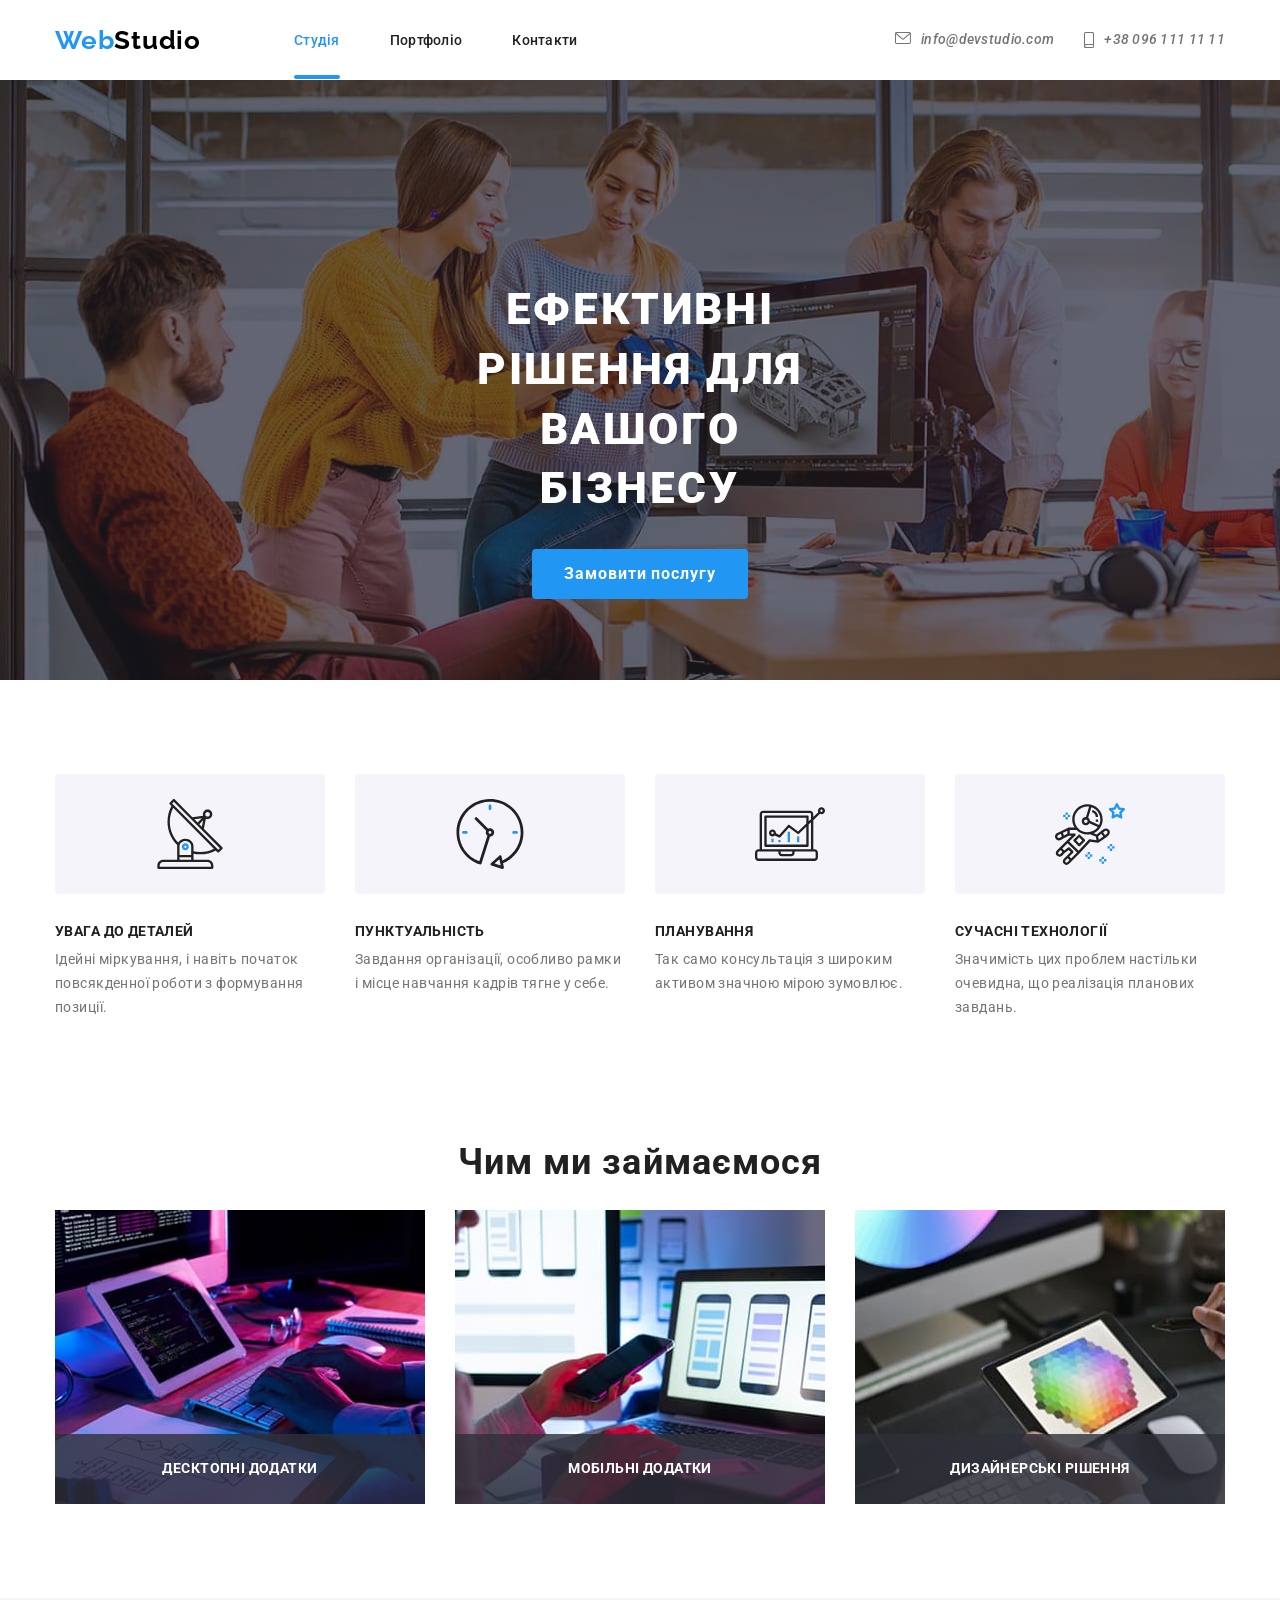
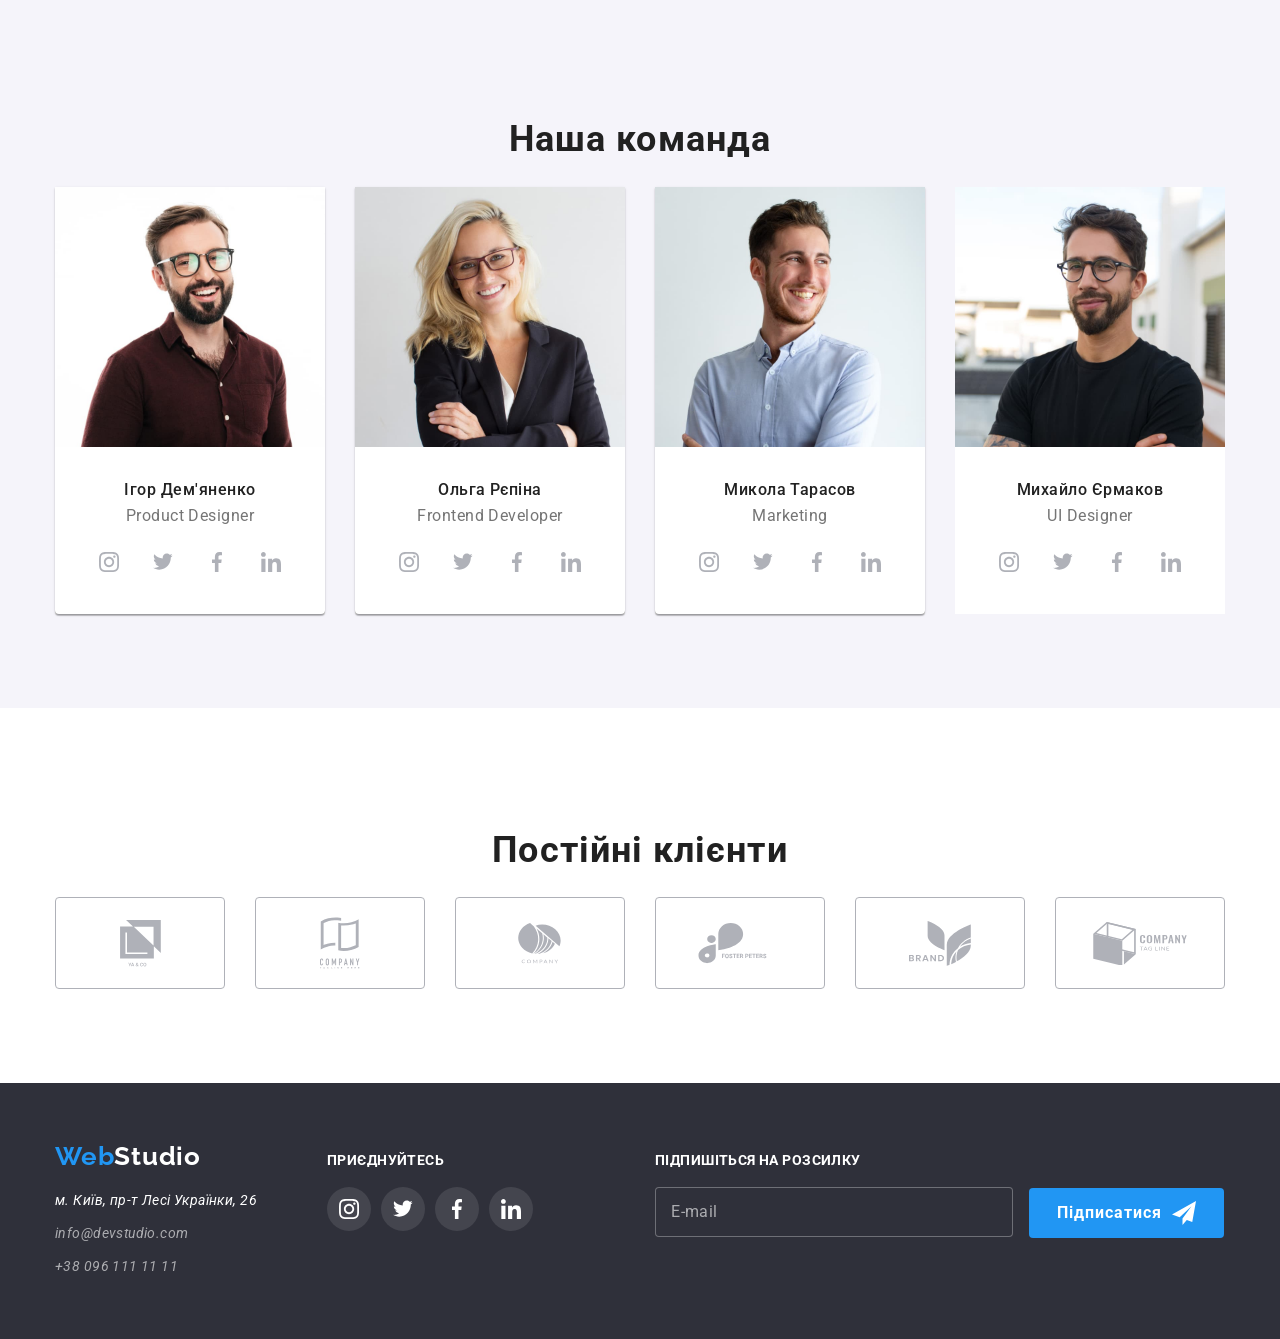
==== index.html @ acfe5a1f "initial commit" ====
<!doctype html>
<html lang="uk">
  <head>
    <meta charset="UTF-8" />
    <meta name="viewport" content="width=device-width, initial-scale=1.0" />
    <title>WebStudio</title>
    <link rel="preconnect" href="https://fonts.googleapis.com" />
    <link rel="preconnect" href="https://fonts.gstatic.com" crossorigin />
    <link
      href="https://fonts.googleapis.com/css2?family=Raleway:ital,wght@0,700;1,700&family=Roboto:ital,wght@0,100..900;1,100..900&display=swap"
      rel="stylesheet"
    />

    <link
      rel="stylesheet"
      href="https://cdnjs.cloudflare.com/ajax/libs/modern-normalize/3.0.1/modern-normalize.min.css"
    />
    <link rel="stylesheet" href="./css/common.css" />
    <link rel="stylesheet" href="./css/style.css" />
  </head>

  <body>
    <!--Шапка страницы-->
    <header class="header">
      <div class="header-flex container">
        <a href="./index.html" class="logo link">
          <span class="logo__accent">Web</span>Studio
        </a>
        <nav class="header-nav">
          <ul class="header-nav__list list">
            <li class="header-nav__item">
              <a href="./index.html" class="header-nav__link header-nav__link--current link">
                Студія
              </a>
            </li>
            <li class="header-nav__item">
              <a href="./portfolio.html" class="header-nav__link link">
                Портфоліо
              </a>
            </li>
            <li class="header-nav__item">
              <a href="" class="header-nav__link link">Контакти</a>
            </li>
          </ul>
        </nav>
        <address class="header-address">
          <a href="mailto:info@devstudio.com" class="header-address__link link">
            <svg class="header-address__icon header-address__icon--gmail">
              <use href="./images/sprite.svg#icon-gmail"></use>
            </svg>
            info@devstudio.com
          </a>
          <a href="tel:+380961111111" class="header-address__link link">
            <svg class="header-address__icon header-address__icon--phone">
              <use href="./images/sprite.svg#icon-phone"></use>
            </svg>
            +38 096 111 11 11
          </a>
        </address>
      </div>
    </header>
    <main>
      <!--Первая секция, герой-->
      <section class="hero">
        <h1 class="hero__title">Ефективні рішення для вашого бізнесу</h1>
        <button type="button" class="hero__btn" data-modal-open>
          Замовити послугу
        </button>
      </section>
      <!-- Вторая секция, особенности -->
      <section class="advantages section--top">
        <div class="container">
          <h2 class="visually-hidden">Особливості</h2>
          <ul class="advantages__list list">
            <li class="advantages__item">
              <div class="advantages__img">
                <svg class="advantages__icon">
                  <use href="./images/sprite.svg#icon-antenna"></use>
                </svg>
              </div>
              <h3 class="advantages__quality">УВАГА ДО ДЕТАЛЕЙ</h3>
              <p class="advantages__text">
                Ідейні міркування, і навіть початок повсякденної роботи з
                формування позиції.
              </p>
            </li>
            <li class="advantages__item">
              <div class="advantages__img">
                <svg class="advantages__icon">
                  <use href="./images/sprite.svg#icon-clock"></use>
                </svg>
              </div>
              <h3 class="advantages__quality">ПУНКТУАЛЬНІСТЬ</h3>
              <p class="advantages__text">
                Завдання організації, особливо рамки і місце навчання кадрів
                тягне у себе.
              </p>
            </li>
            <li class="advantages__item">
              <div class="advantages__img">
                <svg class="advantages__icon">
                  <use href="./images/sprite.svg#icon-vector"></use>
                </svg>
              </div>
              <h3 class="advantages__quality">ПЛАНУВАННЯ</h3>
              <p class="advantages__text">
                Так само консультація з широким активом значною мірою зумовлює.
              </p>
            </li>
            <li class="advantages__item">
              <div class="advantages__img">
                <svg class="advantages__icon">
                  <use href="./images/sprite.svg#icon-astronaut"></use>
                </svg>
              </div>
              <h3 class="advantages__quality">СУЧАСНІ ТЕХНОЛОГІЇ</h3>
              <p class="advantages__text">
                Значимість цих проблем настільки очевидна, що реалізація
                планових завдань.
              </p>
            </li>
          </ul>
        </div>
      </section>
      <!--Третья секция, чем мы занимаемся-->
      <section class="classes section">
        <div class="container">
          <h2 class="section__title .section__title--b-indent">Чим ми займаємося</h2>
          <ul class="classes__list list">
            <li class="classes__item">
              <img
                src="./images/img(1).jpg"
                alt="програміст працює на робочому місці"
                width="370"
                height="294"
              />
              <p class="classes__text">Десктопні додатки</p>
            </li>
            <li class="classes__item">
              <img
                src="./images/img(2).jpg"
                alt="Дизайнер розробляє мобільну версію програми"
                width="370"
                height="294"
              />
              <p class="classes__text">Мобільні додатки</p>
            </li>
            <li class="classes__item">
              <img
                src="./images/img(3).jpg"
                alt="Дизайнер працює з кольором"
                width="370"
                height="294"
              />
              <p class="classes__text">Дизайнерські рішення</p>
            </li>
          </ul>
        </div>
      </section>
      <!--Четвертая секция, наша команда-->
      <section class="team section">
        <div class="container">
          <h2 class="section__title .section__title--b-indent">Наша команда</h2>
          <ul class="team__list list">
            <li class="team__item">
              <article class="specialist-card">
                <img
                  src="./images/designer(1).jpg"
                  alt="Дизайнер продукту"
                  width="270"
                  height="260"
                />
                <h3 class="specialist-card__name">Ігор Дем'яненко</h3>
                <p class="specialist-card__state">Product Designer</p>
                <ul class="specialist-card__list list">
                  <li class="specialist-card__item">
                    <a href="" class="specialist-card__social">
                      <svg class="specialist-card__icon">
                        <use href="./images/sprite.svg#icon-instagram"></use>
                      </svg>
                    </a>
                  </li>
                  <li class="specialist-card__item">
                    <a href="" class="specialist-card__social">
                      <svg class="specialist-card__icon">
                        <use href="./images/sprite.svg#icon-twiter"></use>
                      </svg>
                    </a>
                  </li>
                  <li class="specialist-card__item">
                    <a href="" class="specialist-card__social">
                      <svg class="specialist-card__icon">
                        <use href="./images/sprite.svg#icon-facebook"></use>
                      </svg>
                    </a>
                  </li>
                  <li class="specialist-card__item">
                    <a href="" class="specialist-card__social">
                      <svg class="specialist-card__icon">
                        <use href="./images/sprite.svg#icon-linkedin"></use>
                      </svg>
                    </a>
                  </li>
                </ul>
              </article>
            </li>
            <li class="team__item">
              <article class="specialist-card">
                <img
                  src="./images/developer(1).jpg"
                  alt="Розробник інтерфейсу"
                  width="270"
                  height="260"
                />
                <h3 class="specialist-card__name">Ольга Рєпіна</h3>
                <p class="specialist-card__state">Frontend Developer</p>
                <ul class="specialist-card__list list">
                  <li class="specialist-card__item">
                    <a href="" class="specialist-card__social">
                      <svg class="specialist-card__icon">
                        <use href="./images/sprite.svg#icon-instagram"></use>
                      </svg>
                    </a>
                  </li>
                  <li class="specialist-card__item">
                    <a href="" class="specialist-card__social">
                      <svg class="specialist-card__icon">
                        <use href="./images/sprite.svg#icon-twiter"></use>
                      </svg>
                    </a>
                  </li>
                  <li class="specialist-card__item">
                    <a href="" class="specialist-card__social">
                      <svg class="specialist-card__icon">
                        <use href="./images/sprite.svg#icon-facebook"></use>
                      </svg>
                    </a>
                  </li>
                  <li class="specialist-card__item">
                    <a href="" class="specialist-card__social">
                      <svg class="specialist-card__icon">
                        <use href="./images/sprite.svg#icon-linkedin"></use>
                      </svg>
                    </a>
                  </li>
                </ul>
              </article>
            </li>
            <li class="team__item">
              <article class="specialist-card">
                <img
                  src="./images/marketing(1).jpg"
                  alt="Маркетинг"
                  width="270"
                  height="260"
                />
                <h3 class="specialist-card__name">Микола Тарасов</h3>
                <p class="specialist-card__state">Marketing</p>
                <ul class="specialist-card__list list">
                  <li class="specialist-card__item">
                    <a href="" class="specialist-card__social">
                      <svg class="specialist-card__icon">
                        <use href="./images/sprite.svg#icon-instagram"></use>
                      </svg>
                    </a>
                  </li>
                  <li class="specialist-card__item">
                    <a href="" class="specialist-card__social">
                      <svg class="specialist-card__icon">
                        <use href="./images/sprite.svg#icon-twiter"></use>
                      </svg>
                    </a>
                  </li>
                  <li class="specialist-card__item">
                    <a href="" class="specialist-card__social">
                      <svg class="specialist-card__icon">
                        <use href="./images/sprite.svg#icon-facebook"></use>
                      </svg>
                    </a>
                  </li>
                  <li class="specialist-card__item">
                    <a href="" class="specialist-card__social">
                      <svg class="specialist-card__icon">
                        <use href="./images/sprite.svg#icon-linkedin"></use>
                      </svg>
                    </a>
                  </li>
                </ul>
              </article>
            </li>
            <li class="team__item">
              <article class="specialist__card">
                <img
                  src="./images/ui-designer(1).jpg"
                  alt="Дизайнер інтерфейсу користувача"
                  width="270"
                  height="260"
                />
                <h3 class="specialist-card__name">Михайло Єрмаков</h3>
                <p class="specialist-card__state">UI Designer</p>
                <ul class="specialist-card__list list">
                  <li class="specialist-card__item">
                    <a href="" class="specialist-card__social">
                      <svg class="specialist-card__icon">
                        <use href="./images/sprite.svg#icon-instagram"></use>
                      </svg>
                    </a>
                  </li>
                  <li class="specialist-card__item">
                    <a href="" class="specialist-card__social">
                      <svg class="specialist-card__icon">
                        <use href="./images/sprite.svg#icon-twiter"></use>
                      </svg>
                    </a>
                  </li>
                  <li class="specialist-card__item">
                    <a href="" class="specialist-card__social">
                      <svg class="specialist-card__icon">
                        <use href="./images/sprite.svg#icon-facebook"></use>
                      </svg>
                    </a>
                  </li>
                  <li class="specialist-card__item">
                    <a href="" class="specialist-card__social">
                      <svg class="specialist-card__icon">
                        <use href="./images/sprite.svg#icon-linkedin"></use>
                      </svg>
                    </a>
                  </li>
                </ul>
              </article>
            </li>
          </ul>
        </div>
      </section>
      <!--Пятая секция, постояные клиенты-->
      <section class="clients section">
        <div class="container">
          <h2 class="section__title .section__title--b-indent">Постійні клієнти</h2>
          <ul class="clients__list list">
            <li class="clients__item">
              <a href="" class="clients__link">
                <svg class="clients__icon" width="41" height="46.7">
                  <use href="./images/sprite.svg#icon-client1"></use>
                </svg>
              </a>
            </li>
            <li class="clients__item">
              <a href="" class="clients__link">
                <svg class="clients__icon" width="40" height="52">
                  <use href="./images/sprite.svg#icon-client2"></use>
                </svg>
              </a>
            </li>
            <li class="clients__item">
              <a href="" class="clients__link">
                <svg class="clients__icon" width="44" height="41">
                  <use href="./images/sprite.svg#icon-client3"></use>
                </svg>
              </a>
            </li>
            <li class="clients__item">
              <a href="" class="clients__link">
                <svg class="clients__icon" width="84.5" height="40.5">
                  <use href="./images/sprite.svg#icon-client4"></use>
                </svg>
              </a>
            </li>
            <li class="clients__item">
              <a href="" class="clients__link">
                <svg class="clients__icon" width="62.5" height="45.5">
                  <use href="./images/sprite.svg#icon-client5"></use>
                </svg>
              </a>
            </li>
            <li class="clients__item">
              <a href="" class="clients__link">
                <svg class="clients__icon" width="93.8" height="43.9">
                  <use href="./images/sprite.svg#icon-client6"></use>
                </svg>
              </a>
            </li>
          </ul>
        </div>
      </section>
    </main>
    <!--Подвал страницы-->
    <footer class="footer">
      <div class="footer-flex container">
        <div class="footer-flex-left">
          <a href="./index.html" class="logo logo--footer link">
            <span class="logo__accent">Web</span>Studio
          </a>
          <address class="footer-address">
            <p class="footer-address__text">м. Київ, пр-т Лесі Українки, 26</p>
            <a href="mailto:info@devstudio.com" class="footer-address__link link">info@devstudio.com</a>
            <a href="tel:+380961111111" class="footer-address__link link">+38 096 111 11 11</a>
          </address>
        </div>
        <div>
          <p class="footer__text">приєднуйтесь</p>
          <nav class="footer-nav">
            <ul class="footer-nav__list list">
              <li class="footer-nav__item">
                <a href="" class="footer-nav__link">
                  <svg class="footer-nav__icon">
                    <use href="./images/sprite.svg#icon-instagram"></use>
                  </svg>
                </a>
              </li>
              <li class="footer-nav__item">
                <a href="" class="footer-nav__link">
                  <svg class="footer-nav__icon">
                    <use href="./images/sprite.svg#icon-twiter"></use>
                  </svg>
                </a>
              </li>
              <li class="footer-nav__item">
                <a href="" class="footer-nav__link">
                  <svg class="footer-nav__icon">
                    <use href="./images/sprite.svg#icon-facebook"></use>
                  </svg>
                </a>
              </li>
              <li class="footer-nav__item">
                <a href="" class="footer-nav__link">
                  <svg class="footer-nav__icon">
                    <use href="./images/sprite.svg#icon-linkedin"></use>
                  </svg>
                </a>
              </li>
            </ul>
          </nav>
        </div>
        <form class="footer-form">
          <h2 class="footer-form__title">Підпишіться на розсилку</h2>
          <div class="footer-form__field">
            <input
              class="footer-form__input"
              type="email"
              name="mail"
              placeholder=" "
              id="footer-email"
              autocomplete="off"
            />
            <label class="footer-form__label" for="footer-email">E-mail</label>
          </div>
          <button type="submit" class="footer-form__btn">
            Підписатися
            <svg class="footer-form__icon">
              <use href="./images/sprite.svg#icon-send"></use>
            </svg>
          </button>
        </form>
      </div>
    </footer>
    <!--Модальное окно-->
    <div class="backdrop is-hidden" data-modal>
      <div class="modal">
        <button class="modal-btn" type="button" data-modal-close>
          <svg class="modal-icon-btn">
            <use href="./images/sprite.svg#icon-cross"></use>
          </svg>
        </button>
        <form class="modal-form">
          <h2 class="modal-title">Залиште свої дані, ми вам передзвонимо</h2>
          <label class="modal-label">
            <span class="label-title">Ім'я</span>
            <div class="form-field">
              <input type="text" name="name" class="modal-input" />
              <svg class="modal-form-icon">
                <use href="./images/sprite.svg#icon-form-user"></use>
              </svg>
            </div>
          </label>
          <label class="modal-label">
            <span class="label-title">Телефон</span>
            <div class="form-field">
              <input type="tel" name="tel" class="modal-input" />
              <svg class="modal-form-icon">
                <use href="./images/sprite.svg#icon-form-phone"></use>
              </svg>
            </div>
          </label>
          <label class="modal-label">
            <span class="label-title">Пошта</span>
            <div class="form-field">
              <input type="email" name="mail" class="modal-input" />
              <svg class="modal-form-icon">
                <use href="./images/sprite.svg#icon-form-mail"></use>
              </svg>
            </div>
          </label>
          <label class="modal-label textarea">
            <span class="label-title">Коментар</span>
            <textarea
              name="comment"
              placeholder="Введіть текст"
              class="modal-comment"
            ></textarea>
          </label>
          <label class="modal-label-checkbox">
            <input type="checkbox" class="modal-checkbox" />
            <span class="checkbox-icon"></span>
            <span class="checkbox-title">
              Погоджуюся з розсилкою та приймаю
              <a href="/" class="checkbox-title link">Умови договору</a></span>
          </label>
          <button type="submit" class="modal-form-btn">Відправити</button>
        </form>
      </div>
    </div>
    <script src="./js/modal.js"></script>
  </body>
</html>
---- css/common.css ----
:root {
  --primary-text-color: #212121;
  --second-text-color: #757575;
  --white-text-color: #ffffff;
  --black-text-color: #000000;
  --accent-text-color: #2196f3;
  --transparent-text-color: rgba(255, 255, 255, 0.6);
  --background-color1: #f5f4fa;
  --background-color2: #2f303a;
  --background-article-color: #eeeeee;

  --transition-timing-func: cubic-bezier(0.4, 0, 0.2, 1);
}

body {
  color: var(--primary-text-color);
  background-color: var(--white-text-color);

  font-family: "Roboto", sans-serif;
}

.container {
  margin-top: 0;
  margin-bottom: 0;
  margin-right: auto;
  margin-left: auto;
  width: 1200px;
  padding-left: 15px;
  padding-right: 15px;
}

.section {
  padding-top: 94px;
  padding-bottom: 94px;
}

.section-top {
  padding-top: 94px;
}

.link {
  text-decoration: none;
}

.list {
  padding: 0;
  margin: 0;
  list-style: none;
}

/*-----Logo------*/
.logo {
  display: inline-block;
  color: var(--black-text-color);

  font-family: "Raleway", sans-serif;
  font-weight: 700;
  font-size: 26px;
  line-height: 1;
  letter-spacing: 0.03em;
}

.logo__accent {
  color: var(--accent-text-color);
}

.logo--footer{
  margin-bottom: 20px;
  color: var(--white-text-color);
}

.visually-hidden {
  position: absolute;
  width: 1px;
  height: 1px;
  margin: -1px;
  border: 0;
  padding: 0;

  white-space: nowrap;
  clip-path: inset(100%);
  clip: rect(0 0 0 0);
  overflow: hidden;
}



/*-------------------Header-----------------*/
.header-flex {
  display: flex;
  align-items: center;
}

.header--b-border{
  border-bottom: 1px solid #ECECEC;
}

        /* header-nav */
.header-nav__list {
  display: flex;
  margin-left: 93px;
  gap: 50px;
}


.header-nav__link {
  display: block;
  padding-top: 32px;
  padding-bottom: 32px;

  color: var(--primary-text-color);

  font-weight: 500;
  font-size: 14px;
  line-height: 1;
  letter-spacing: 0.02em;

  transition: color 250ms var(--transition-timing-func);
}

.header-nav__link:hover,
.header-nav__link:focus {
  color: var(--accent-text-color);
}

.header-nav__link--current {
  position: relative;
  color: var(--accent-text-color);
}

.header-nav__link--current::after {
  content: "";
  position: absolute;

  bottom: 0;
  left: 0;
  height: 4px;
  width: 100%;
  border-radius: 2px;

  background-color: var(--accent-text-color);
}

       /* header-address */
.header-address {
  display: flex;
  margin-left: auto;
  gap: 30px;
}

.header-address__link {
  display: flex;
  text-align: center;
  padding-top: 32px;
  padding-bottom: 32px;

  color: var(--second-text-color);

  font-weight: 500;
  font-size: 14px;
  line-height: 1;
  letter-spacing: 0.02em;

  transition: color 250ms var(--transition-timing-func);
}


.header-address__link:hover,
.header-address__link:focus {
  color: var(--accent-text-color);
}

.header-address__icon {
  margin-right: 10px;
  fill: currentColor;
}

.header-address__icon--gmail {
  height: 12px;
  width: 16px;
}

.header-address__icon--phone {
  height: 16px;
  width: 10px;
}

/*----------------------Footer---------------------------------*/
.footer {
  padding-top: 60px;
  padding-bottom: 60px;
  background-color: var(--background-color2);
}

.footer-flex {
  display: flex;
  align-items: baseline;
}

.footer-flex-left {
  margin-right: 70px;
}

.footer-logo {
  display: inline-block;
  margin-bottom: 20px;

  color: var(--white-text-color);

  font-family: "Raleway", sans-serif;
  font-weight: 700;
  font-size: 26px;
  line-height: 1;
  letter-spacing: 0.03em;
}
         
      /* footer-address */
.footer-address__text {
  margin-top: 0;
  margin-bottom: 9px;

  color: var(--white-text-color);

  font-weight: 400;
  font-size: 14px;
  line-height: 1.71;
  letter-spacing: 0.03em;
}

.footer-address__link {
  display: block;

  color: var(--transparent-text-color);

  font-weight: 400;
  font-size: 14px;
  line-height: 1.71;
  letter-spacing: 0.03em;
}

.footer-address__link:not(:last-child) {
  margin-bottom: 9px;
}
      /*-----------*/

.footer__text {
  margin-top: 0;
  margin-bottom: 20px;

  color: var(--white-text-color);

  font-weight: 700;
  font-size: 14px;
  line-height: 1;
  letter-spacing: 0.03em;

  text-transform: uppercase;
}

      /* footer-nav */
.footer-nav__list {
  display: flex;
  margin-top: 0;
  margin-bottom: 0;
  gap: 10px;
}


.footer-nav__link {
  display: flex;
  justify-content: center;
  align-items: center;
  height: 44px;
  width: 44px;

  color: var(--white-text-color);
  background-color: rgba(255, 255, 255, 0.1);
  border-radius: 50%;

  transition: background-color 250ms var(--transition-timing-func);
}

.footer-nav__link:hover,
.footer-nav__link:focus {
  background-color: var(--accent-text-color);
}

.footer-nav__icon {
  width: 20px;
  height: 20px;
  fill: currentColor;
}

    /* footer-form */
.footer-form {
  margin-left: 122px;
}

.footer-form__title {
  margin-top: 0;
  margin-bottom: 20px;

  color: var(--white-text-color);
  font-weight: 700;
  font-size: 14px;
  line-height: 100%;
  letter-spacing: 0.03em;
  text-transform: uppercase;
}

.footer-form__field {
  position: relative;
  display: inline-block;
}

.footer-form__input {
  margin-right: 12px;

  width: 358px;
  height: 50px;
  padding: 15px 16px;
  border: 1px solid rgba(255, 255, 255, 0.3);
  border-radius: 4px;

  background-color: var(--background-color2);
  color: var(--white-text-color);
}

.footer-form__label {
  position: absolute;
  top: 50%;
  left: 16px;

  transform: translateY(-50%) scale(1);

  color: rgba(255, 255, 255, 0.6);
  font-weight: 400;
  font-size: 16px;
  line-height: 1.25;
  letter-spacing: 0.03em;
  transition:
    transform 250ms var(--transition-timing-func),
    color 250ms var(--transition-timing-func);
}

.footer-form__input:focus + .footer-form__label,
.footer-form__input:not(:placeholder-shown) + .footer-form__label {
  transform: translateY(-35px) scale(0.9);
  background-color: #2f303a;
  color: var(--white-text-color);
  padding: 0 4px;
}


.footer-form__btn {
  display: inline-flex;
  align-items: center;
  padding: 10px 28px;

  height: 50px;
  border: 0;
  border-radius: 4px;

  color: var(--white-text-color);
  background-color: var(--accent-text-color);
  font-weight: 700;
  font-size: 16px;
  line-height: 1.87;
  letter-spacing: 0.06em;
}

.footer-form__icon {
  margin-left: 10px;

  width: 24px;
  height: 24px;
}
/**/
---- css/style.css ----
.section__title{
  font-weight: 700;
  font-size: 36px;
  line-height: 1;
  letter-spacing: 0.03em;

  text-align: center;
}

.section__title--b-indent{
  margin-top: 0;
  margin-bottom: 50px;
}

.section--top {
  padding-top: 94px;
}
/*----------------------Hero-------------------------*/
.hero {
  padding: 200px 452px;
  text-align: center;
  background-color: var(--second-text-color);
  background-image:
    linear-gradient(to right, rgba(47, 48, 58, 0.4), rgba(47, 48, 58, 0.4)),
    url("../images/background-hero.jpg");
  height: 600px;
  background-repeat: no-repeat;
  background-size: cover;
}

.hero__title {
  margin-top: 0;
  margin-bottom: 30px;

  color: var(--white-text-color);
  font-weight: 900;
  font-size: 44px;
  line-height: 1.36;
  letter-spacing: 0.06em;
  text-transform: uppercase;
  text-align: center;
}

.hero__btn {
  display: inline-block;
  min-width: 216px;
  height: 50px;
  padding: 10px 32px;

  color: var(--white-text-color);
  background-color: var(--accent-text-color);

  font-weight: 700;
  font-size: 16px;
  line-height: 1.87;
  letter-spacing: 0.06em;
  border-radius: 4px;
  border-width: 0;

  text-align: center;
}

/*----------------------Advantages-------------------------*/
.advantages__list {
  display: flex;
  gap: 30px;
}

.advantages__img {
  display: block;
  height: 120px;
  width: 270px;
  margin-bottom: 30px;
  padding: 25px 100px;

  background-color: #f5f4fa;
  border-radius: 4px;
}

.advantages__icon {
  width: 70px;
  height: 70px;
}

.advantages__quality {
  margin-top: 0;
  margin-bottom: 10px;

  color: var(--primary-text-color);

  font-weight: 700;
  font-size: 14px;
  line-height: 1;
  letter-spacing: 0.03em;
  text-transform: uppercase;
}

.advantages__text {
  margin-top: 0;
  margin-bottom: 0;

  color: var(--second-text-color);

  font-weight: 400;
  font-size: 14px;
  line-height: 1.71;
  letter-spacing: 0.03em;
}

/*----------------------Classes----------------------------*/


.classes__list {
  display: flex;
  gap: 30px;
}

.classes__item {
  position: relative;
}

.classes__item img {
  display: block;
}

.classes__text {
  position: absolute;
  left: 0;
  bottom: 0;
  width: 100%;
  height: 70px;

  margin: 0;
  padding-top: 27px;
  padding-bottom: 27px;

  font-weight: 700;
  font-size: 14px;
  line-height: 100%;
  letter-spacing: 0.03em;
  text-align: center;
  text-transform: uppercase;

  color: var(--white-text-color);
  background-color: rgba(47, 48, 58, 0.8);
}

/*----------------------Team---------------------------------*/
.team {
  background-color: var(--background-color1);
}

.team__list {
  display: flex;
  gap: 30px
}

.team__item {
  background-color: var(--white-text-color);
}

      /* Team: specialist-card */
.specialist-card {
  width: 270px;
  padding-bottom: 30px;

  border-bottom-left-radius: 4px;
  border-bottom-right-radius: 4px;

  box-shadow:
    0px 2px 1px 0px rgba(0, 0, 0, 0.2),
    0px 1px 1px 0px rgba(0, 0, 0, 0.14),
    0px 1px 3px 0px rgba(0, 0, 0, 0.12);
}

.specialist-card__name {
  margin-top: 30px;
  margin-bottom: 10px;

  font-weight: 500;
  font-size: 16px;
  line-height: 1;
  letter-spacing: 0.03em;

  text-align: center;
}

.specialist-card__state {
  margin-top: 0;
  margin-bottom: 16px;

  color: var(--second-text-color);

  font-weight: 400;
  font-size: 16px;
  line-height: 1;
  letter-spacing: 0.03em;

  text-align: center;
}

.specialist-card__list {
  display: flex;
  justify-content: center;
  gap: 10px;
}

.specialist-card__social {
  display: block;
  height: 44px;
  width: 44px;
  padding: 12px;

  color: #afb1b8;
  border-radius: 50%;

  transition:
    color 250ms var(--transition-timing-func),
    background-color 250ms var(--transition-timing-func);
}

.specialist-card__social:hover,
.specialist-card__social:focus {
  color: var(--white-text-color);
  background-color: var(--accent-text-color);
}

.specialist-card__icon {
  width: 20px;
  height: 20px;
  fill: currentColor;
}

/*----------------------Clients---------------------------------*/


.clients__list {
  display: flex;
  margin-top: 0;
  margin-bottom: 0;
  gap: 30px
}

.clients__link {
  display: flex;

  width: 170px;
  height: 92px;
  padding: 16px 32px;
  justify-content: center;
  align-items: center;

  color: #afb1b8;

  border: 1px solid;
  border-radius: 4px;

  transition: color 250ms var(--transition-timing-func);
}

.clients__link:hover,
.clients__link:focus {
  color: var(--accent-text-color);
}

.clients__icon {
  fill: currentColor;
}

/*---------------------Modal----------------------*/
.backdrop {
  position: fixed;
  top: 0;
  left: 0;

  width: 100%;
  height: 100%;
  transition: opacity 250ms var(--transition-timing-func);

  background-color: rgba(0, 0, 0, 0.2);
}

.backdrop.is-hidden {
  opacity: 0;
  pointer-events: none;
}

.backdrop.is-hidden .modal {
  transform: translate(-50%, -50%) scale(0.5);
}

.modal {
  position: absolute;
  top: 50%;
  left: 50%;

  width: 528px;
  height: 581px;
  border-radius: 4px;
  transform: translate(-50%, -50%) scale(1);

  background-color: var(--white-text-color);
  transition: transform 250ms var(--transition-timing-func);
}

.modal-btn {
  display: flex;
  justify-content: center;
  align-items: center;
  margin-top: 8px;
  margin-right: 8px;
  margin-left: auto;

  padding-top: 9px;
  padding-bottom: 10px;
  padding-right: 9px;
  padding-left: 10px;

  width: 30px;
  height: 30px;
  border: 1px solid rgba(0, 0, 0, 0.1);
  border-radius: 50%;

  background-color: var(--white-text-color);
  color: var(--black-text-color);
}

.modal-btn:hover,
.modal-btn:focus{
  color: var(--accent-text-color);
}

.modal-icon-btn {
  width: 11px;
  height: 11px;
  fill: currentColor;
}

.modal-form {
  width: 468px;
  margin: 0 auto;
  padding-left: 10px;
  padding-right: 10px;
}

.modal-title {
  margin-top: 0;
  margin-bottom: 12px;
  text-align: center;

  font-weight: 700;
  font-size: 20px;
  line-height: 100%;
  letter-spacing: 0.03em;
}

.modal-label {
  display: flex;
  flex-wrap: wrap;

  margin-left: auto;
  margin-right: auto;
  margin-bottom: 10px;
}

.label-title {
  margin-bottom: 4px;

  width: 100%;

  color: var(--second-text-color);
  font-weight: 400;
  font-size: 12px;
  line-height: 100%;
  letter-spacing: 0.01em;
}

.form-field {
  position: relative;
  color: var(--primary-text-color);
}

.modal-input {
  padding-left: 42px;

  height: 40px;
  width: 448px;
  border: 1px solid rgba(33, 33, 33, 0.2);
  border-radius: 4px;
}

.modal-form-icon {
  position: absolute;
  top: 50%;
  left: 15px;

  transform: translateY(-50%);

  width: 12px;
  height: 12px;
}

.modal-input:focus {
  outline: none;
  border: 1px solid var(--accent-text-color);
}

.modal-input:focus ~ .modal-form-icon {
  fill: var(--accent-text-color);
}

.modal-comment {
  outline: none;
  resize: none;
  width: 448px;
  height: 120px;

  padding: 12px 16px;

  border: 1px solid rgba(33, 33, 33, 0.2);
  border-radius: 4px;
}

.modal-comment::placeholder{
  color: rgba(117, 117, 117, 0.5);

  font-weight: 400;
  font-size: 12px;
  line-height: 100%;
  letter-spacing: 0.01em;

}

.modal-comment:focus{
  border: 1px solid var(--accent-text-color);
}

.modal-label.textarea {
  margin-bottom: 20px;
}

.modal-label-checkbox{
  display: flex;
  align-items: center;
  margin-bottom: 30px;
  margin-left: auto;
  margin-right: auto;

  width: fit-content;
}

.checkbox-title {
  color: var(--second-text-color);
  font-weight: 400;
  font-size: 14px;
  line-height: 1.71;
  letter-spacing: 0.03em;
}

.checkbox-title.link {
  color: var(--accent-text-color);
  text-decoration: underline;
}

.modal-checkbox {
  position: absolute;
  width: 1px;
  height: 1px;
  margin: -1px;
  border: 0;
  padding: 0;

  white-space: nowrap;
  clip-path: inset(100%);
  clip: rect(0 0 0 0);
  overflow: hidden;
}

.checkbox-icon {
  display: inline-block;
  margin-right: 4px;

  width: 16px;
  height: 15px;
  border: 2px solid var(--primary-text-color);
  border-radius: 3px;
}

.modal-checkbox:checked + .checkbox-icon {
  border-color: var(--accent-text-color);

  background-origin: border-box;
  background-color: var(--accent-text-color);
  background-image: url("../images/icon-check2.svg");
  background-size: contain;
  background-repeat: no-repeat;
}

.modal-form-btn{
  display: block;
  margin-left: auto;
  margin-right: auto;

  height: 50px;
  padding: 10px 52px;
  border: none;
  border-radius: 4px;

  background-color: #188CE8;
  color: var(--white-text-color);
  font-weight: 700;
  font-size: 16px;
  line-height: 1.87;
  letter-spacing: 0.06em;
  box-shadow: 0px 4px 4px 0px rgba(0, 0, 0, 0.15);
}
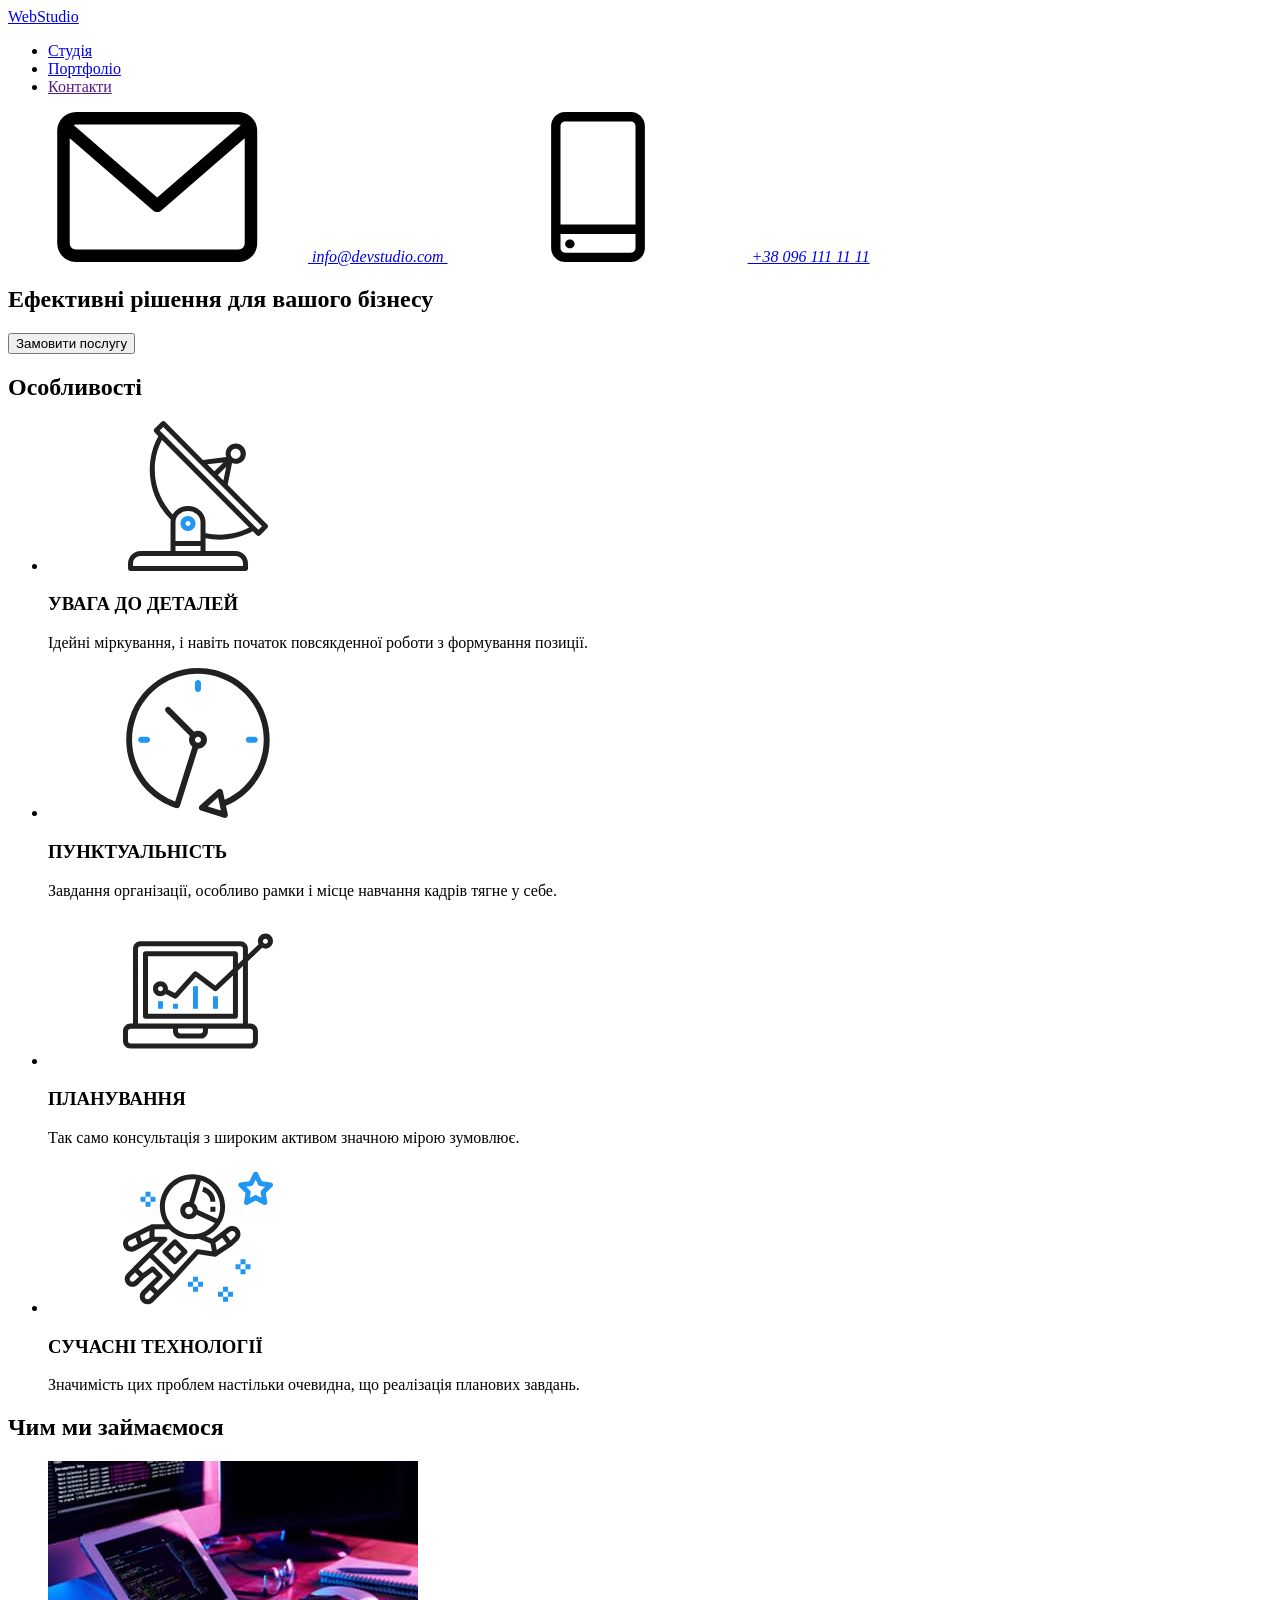
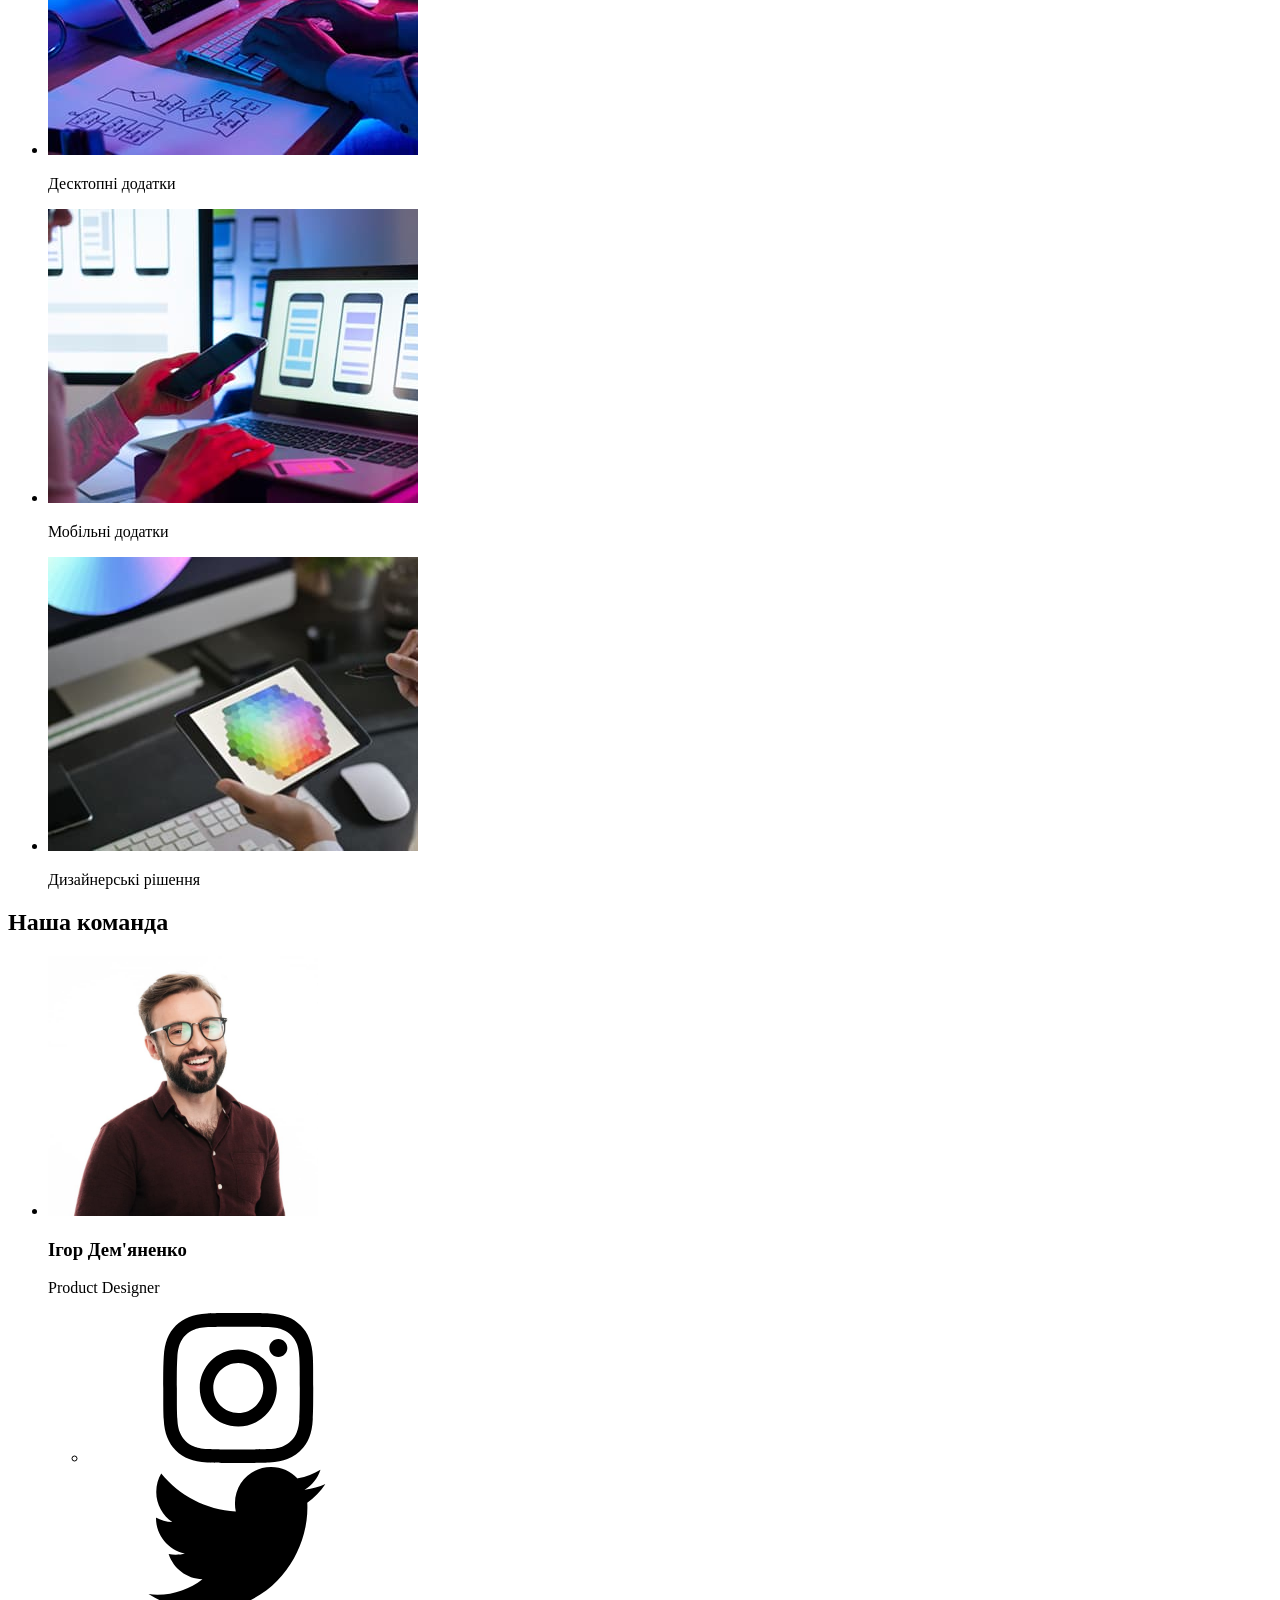
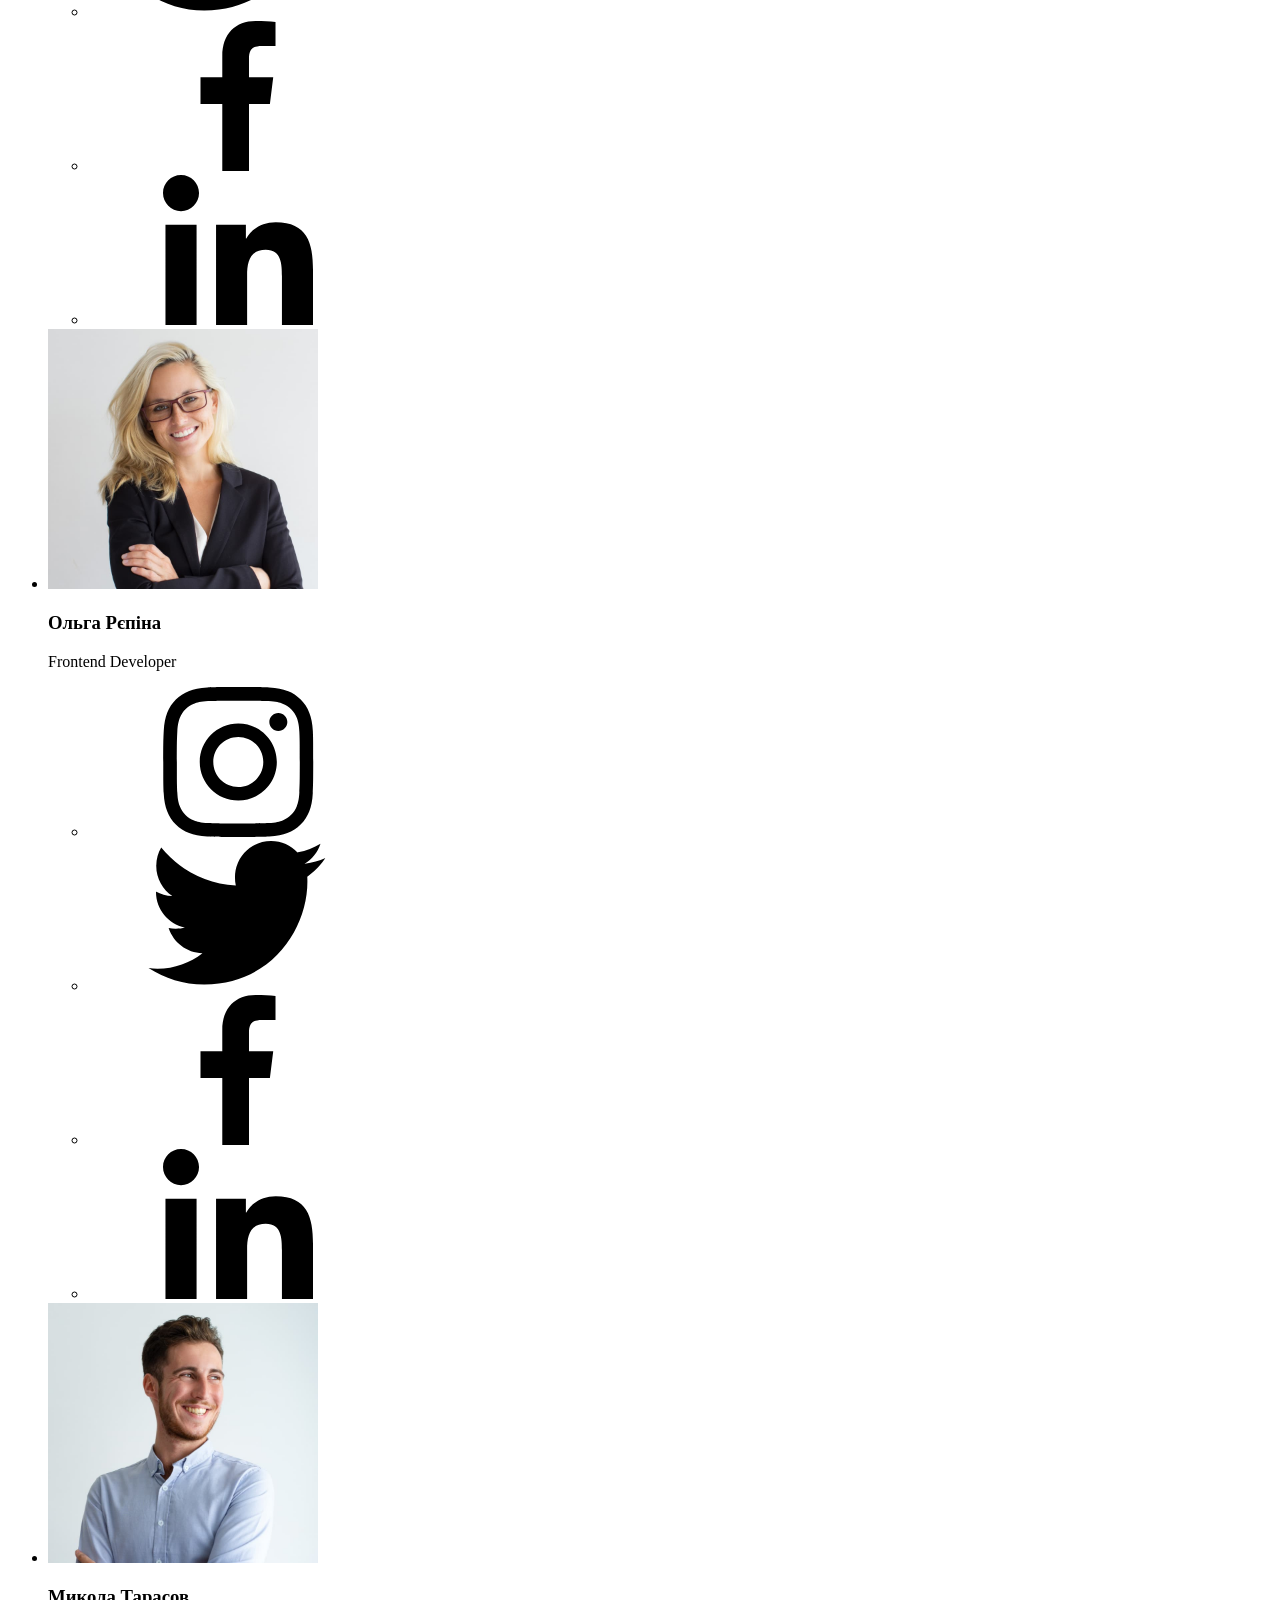
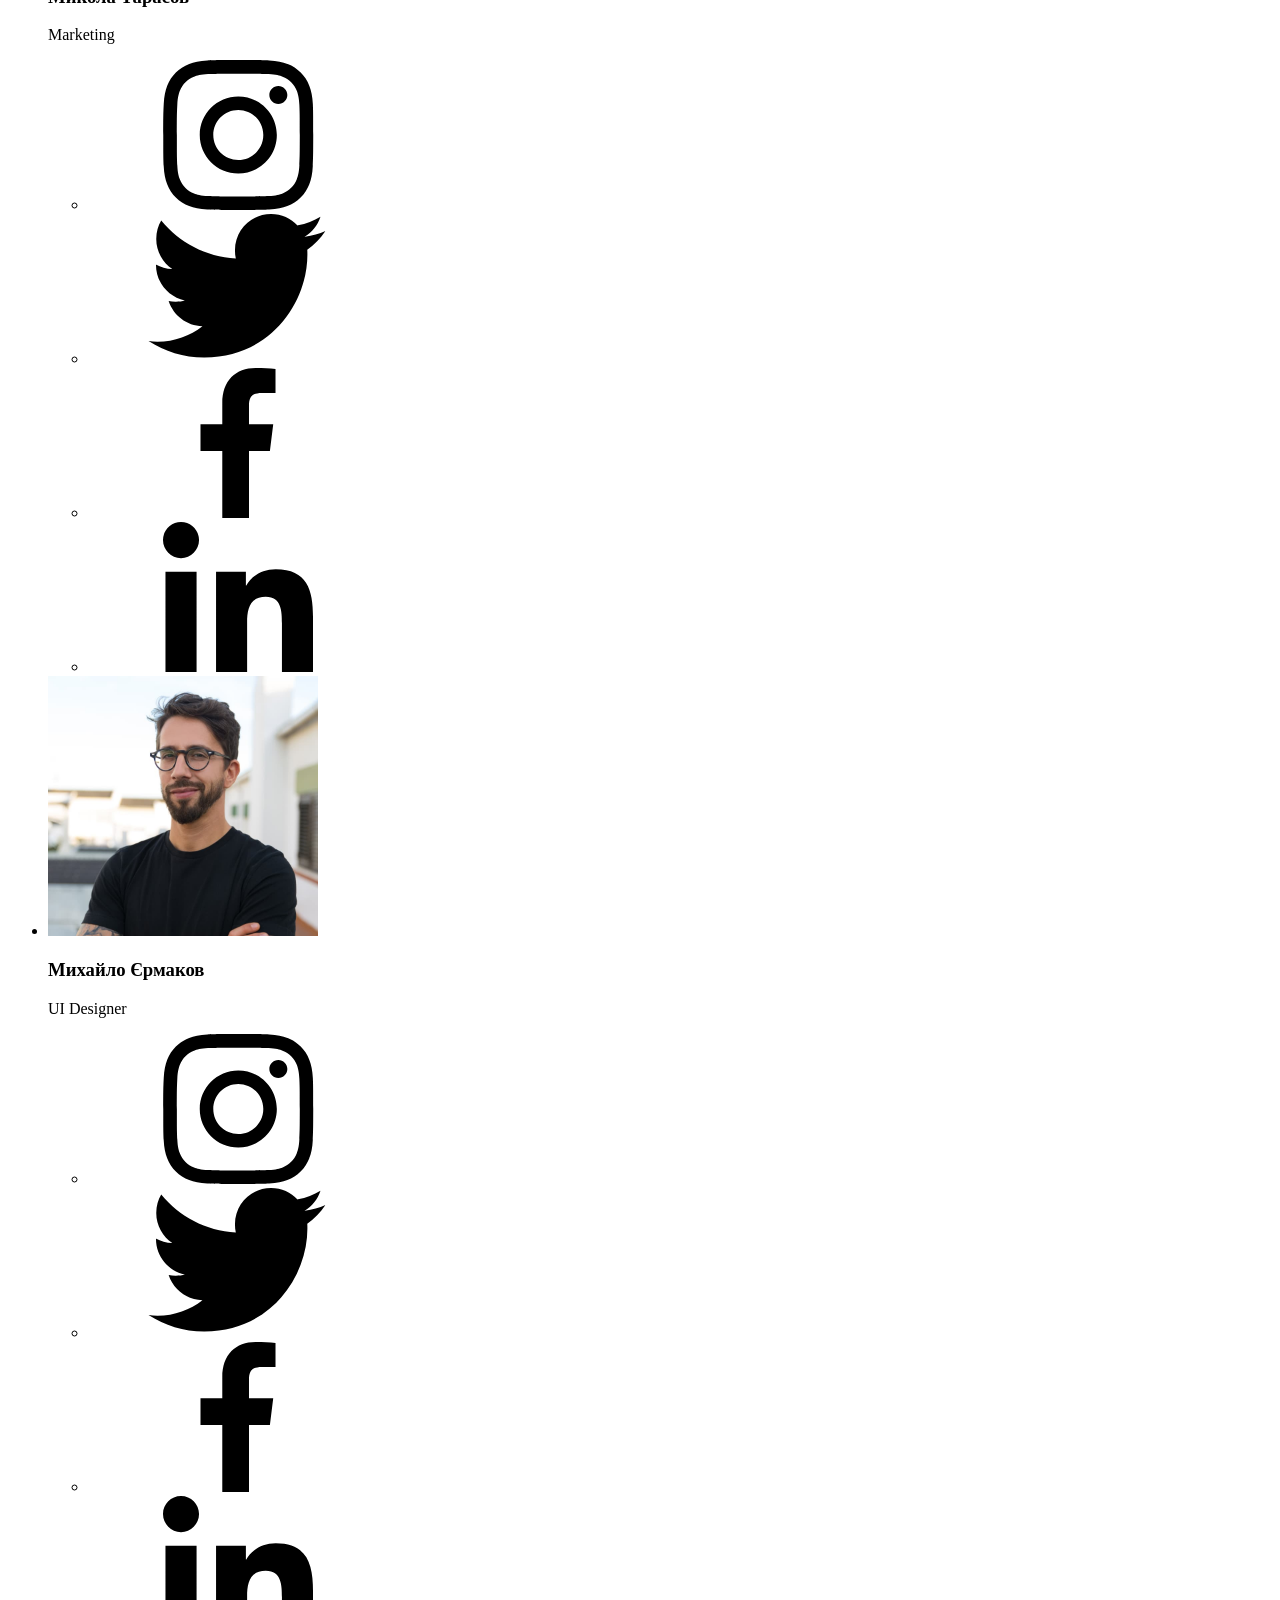
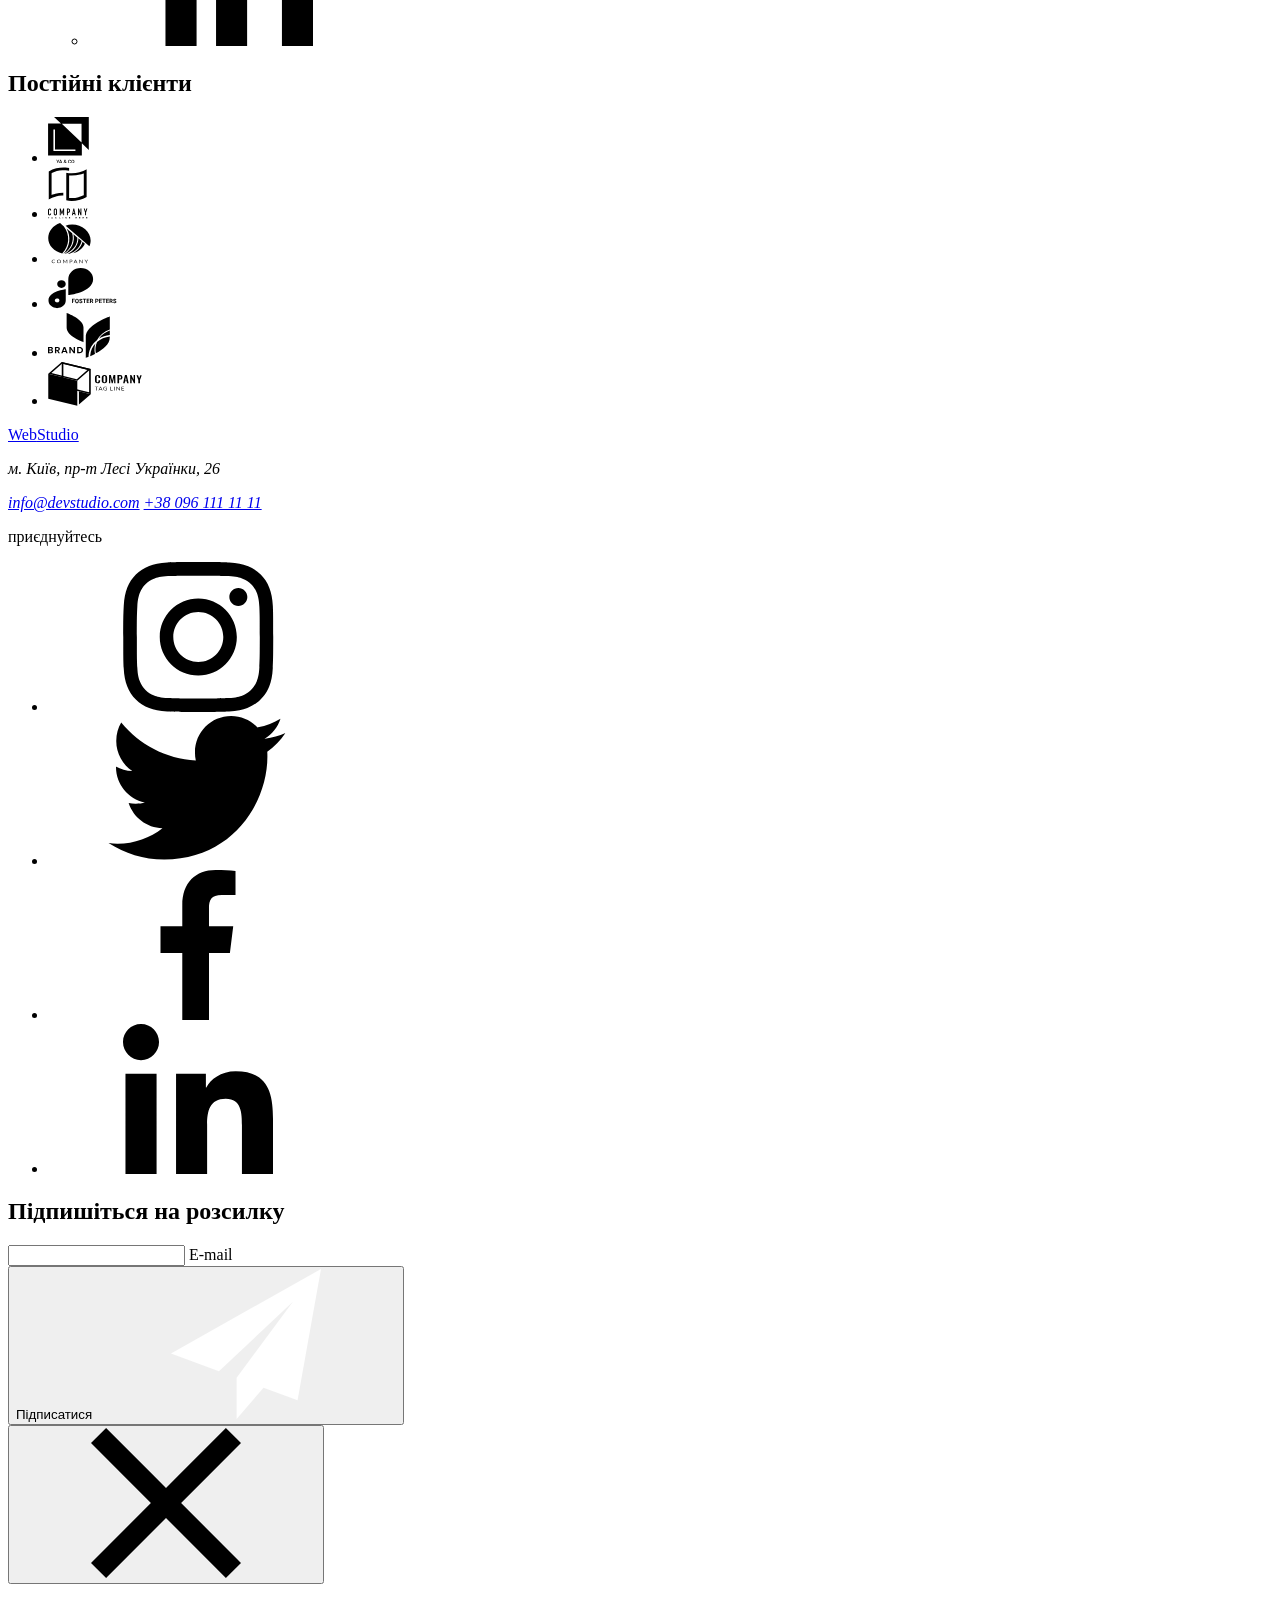
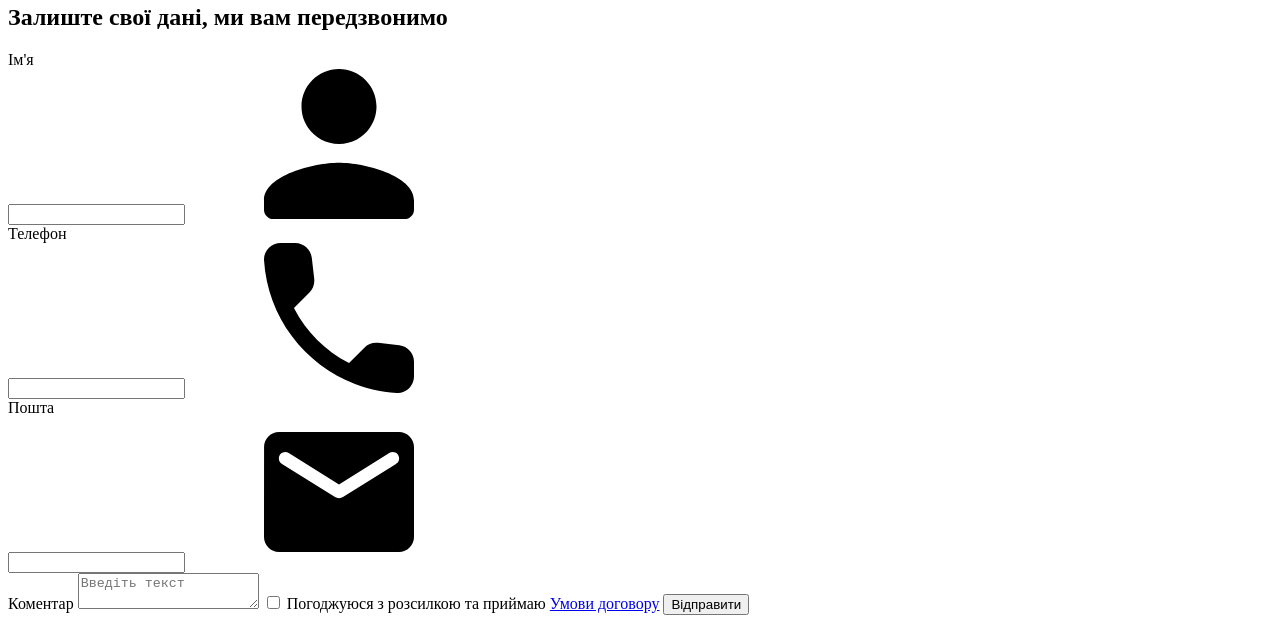
==== commit 90fd9dbd: "рефакторинг, переход на sass, начал utils, в процессе base" ====
--- a/index.html
+++ b/index.html
@@ -11,12 +11,7 @@
       rel="stylesheet"
     />
 
-    <link
-      rel="stylesheet"
-      href="https://cdnjs.cloudflare.com/ajax/libs/modern-normalize/3.0.1/modern-normalize.min.css"
-    />
-    <link rel="stylesheet" href="./css/common.css" />
-    <link rel="stylesheet" href="./css/style.css" />
+    <link rel="stylesheet" href="./dist/css/main.min.css" />
   </head>
 
   <body>
@@ -29,7 +24,10 @@
         <nav class="header-nav">
           <ul class="header-nav__list list">
             <li class="header-nav__item">
-              <a href="./index.html" class="header-nav__link header-nav__link--current link">
+              <a
+                href="./index.html"
+                class="header-nav__link header-nav__link--current link"
+              >
                 Студія
               </a>
             </li>
@@ -125,7 +123,9 @@
       <!--Третья секция, чем мы занимаемся-->
       <section class="classes section">
         <div class="container">
-          <h2 class="section__title .section__title--b-indent">Чим ми займаємося</h2>
+          <h2 class="section__title .section__title--b-indent">
+            Чим ми займаємося
+          </h2>
           <ul class="classes__list list">
             <li class="classes__item">
               <img
@@ -336,7 +336,9 @@
       <!--Пятая секция, постояные клиенты-->
       <section class="clients section">
         <div class="container">
-          <h2 class="section__title .section__title--b-indent">Постійні клієнти</h2>
+          <h2 class="section__title .section__title--b-indent">
+            Постійні клієнти
+          </h2>
           <ul class="clients__list list">
             <li class="clients__item">
               <a href="" class="clients__link">
@@ -393,8 +395,14 @@
           </a>
           <address class="footer-address">
             <p class="footer-address__text">м. Київ, пр-т Лесі Українки, 26</p>
-            <a href="mailto:info@devstudio.com" class="footer-address__link link">info@devstudio.com</a>
-            <a href="tel:+380961111111" class="footer-address__link link">+38 096 111 11 11</a>
+            <a
+              href="mailto:info@devstudio.com"
+              class="footer-address__link link"
+              >info@devstudio.com</a
+            >
+            <a href="tel:+380961111111" class="footer-address__link link"
+              >+38 096 111 11 11</a
+            >
           </address>
         </div>
         <div>
@@ -504,7 +512,8 @@
             <span class="checkbox-icon"></span>
             <span class="checkbox-title">
               Погоджуюся з розсилкою та приймаю
-              <a href="/" class="checkbox-title link">Умови договору</a></span>
+              <a href="/" class="checkbox-title link">Умови договору</a></span
+            >
           </label>
           <button type="submit" class="modal-form-btn">Відправити</button>
         </form>
